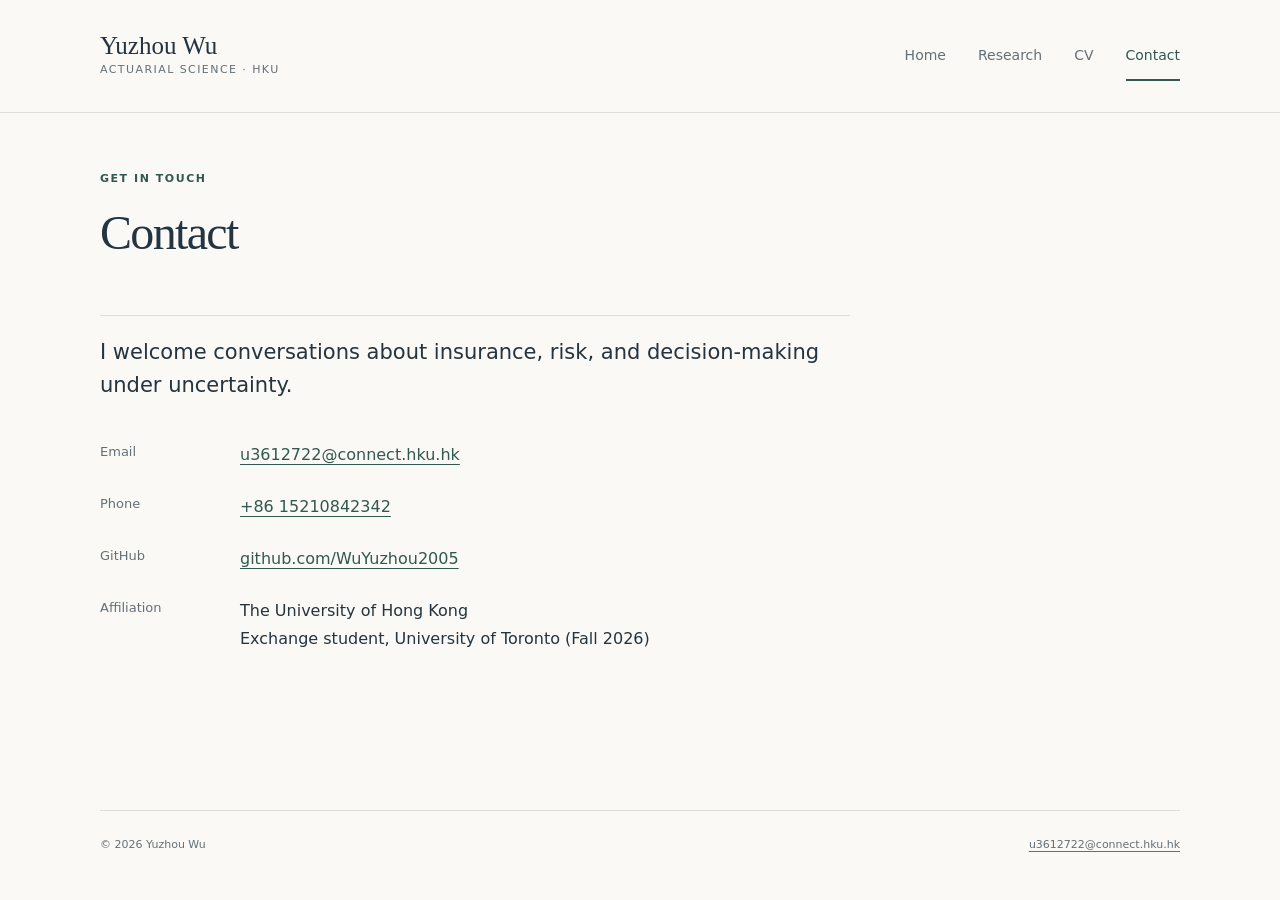
==== contact.html @ b3b19b60 "Create separate academic pages with portrait space, updated research, and HTML CV" ====
<!doctype html>
<html lang="en"><head><meta charset="utf-8"><meta name="viewport" content="width=device-width, initial-scale=1">
<meta name="description" content="Yuzhou Wu — Actuarial Science at the University of Hong Kong. Insurance economics, risk, and optimization under uncertainty.">
<title>Contact | Yuzhou Wu</title><link rel="stylesheet" href="/assets/styles.css"><script src="/assets/site.js" defer></script></head>
<body><a class="skip-link" href="#main">Skip to content</a><header class="site-header"><div class="header-inner"><a class="wordmark" href="/">Yuzhou Wu<span>Actuarial Science · HKU</span></a><nav aria-label="Main navigation"><a href="/index.html">Home</a><a href="/research.html">Research</a><a href="/cv.html">CV</a><a href="/contact.html" aria-current="page">Contact</a></nav></div></header>
<main id="main" class="container"><div class="page-title"><p class="eyebrow">Get in touch</p><h1>Contact</h1></div><section class="contact-content"><p class="lead">I welcome conversations about insurance, risk, and decision-making under uncertainty.</p><dl class="contact-list"><dt>Email</dt><dd><a href="mailto:u3612722@connect.hku.hk">u3612722@connect.hku.hk</a></dd><dt>Phone</dt><dd><a href="tel:+8615210842342">+86 15210842342</a></dd><dt>GitHub</dt><dd><a href="https://github.com/WuYuzhou2005">github.com/WuYuzhou2005</a></dd><dt>Affiliation</dt><dd>The University of Hong Kong<br>Exchange student, University of Toronto (Fall 2026)</dd></dl></section></main><footer class="container site-footer"><span>© <span id="year">2026</span> Yuzhou Wu</span><a href="mailto:u3612722@connect.hku.hk">u3612722@connect.hku.hk</a></footer></body></html>
---- assets/styles.css ----
:root{--ink:#243440;--muted:#647078;--accent:#31594f;--line:#dedfd9;--paper:#faf9f5;color-scheme:light}
*{box-sizing:border-box}body{margin:0;background:var(--paper);color:var(--ink);font:16px/1.75 system-ui,-apple-system,"Segoe UI",sans-serif}a{color:var(--accent);text-underline-offset:.25em}a:focus-visible{outline:3px solid var(--accent);outline-offset:5px}.container,.header-inner{width:min(100% - 64px,1080px);margin-inline:auto}.site-header{border-bottom:1px solid var(--line)}.header-inner{min-height:112px;display:flex;align-items:center;justify-content:space-between;gap:32px}.wordmark{font:25px Georgia,serif;text-decoration:none;color:var(--ink)}.wordmark span{display:block;font:11px/1.8 system-ui;letter-spacing:.13em;text-transform:uppercase;color:var(--muted)}nav{display:flex;gap:32px}nav a{font-size:14px;color:var(--muted);text-decoration:none;padding:12px 0;border-bottom:2px solid transparent}nav a[aria-current],nav a:hover{color:var(--accent);border-color:var(--accent)}main{min-height:calc(100vh - 203px)}h1,h2,h3{font-family:Georgia,serif;font-weight:400;line-height:1.25}h1{font-size:clamp(40px,5vw,64px);letter-spacing:-.035em;margin:0 0 18px}h2{font-size:27px;margin:0 0 24px}h3{font-size:21px;margin:0 0 10px}p{margin:0 0 18px}.eyebrow{color:var(--accent);text-transform:uppercase;font-size:11px;letter-spacing:.14em;font-weight:650;margin-bottom:20px}.subtitle,.meta,.muted{color:var(--muted)}.subtitle{font-size:18px;margin-bottom:28px}.lead{font-size:21px;line-height:1.55}.home-grid{display:grid;grid-template-columns:minmax(0,1fr) 280px;gap:85px;padding:72px 0 80px;align-items:start}.home-copy{max-width:650px}.portrait-column{padding-top:20px}.portrait-slot{width:100%;aspect-ratio:4/5;background:#e9ede6;border:1px solid #d6ddd1;display:flex;flex-direction:column;align-items:center;justify-content:center;color:#7b8b7d}.portrait-initials{font:64px/1.2 Georgia,serif;letter-spacing:.05em}.portrait-caption{font-size:11px;letter-spacing:.08em;margin-top:18px}.portrait-note{text-align:center;font-size:12px;color:var(--muted);margin-top:15px}.portrait-photo{object-fit:cover}.actions{display:flex;flex-wrap:wrap;gap:12px;margin-top:30px}.button{display:inline-flex;align-items:center;justify-content:center;min-height:44px;padding:9px 20px;border:1px solid var(--accent);color:var(--accent);font-size:13px;text-decoration:none}.button:hover{background:#e9ede6}.button.primary{background:var(--accent);color:white}.page-title{padding:56px 0 34px}.page-title h1{font-size:48px}.page-title .eyebrow{margin-bottom:15px}.content-section{padding:28px 0 40px;border-top:1px solid var(--line);max-width:850px}.research-project,.paper{max-width:800px}.meta{font-size:13px;margin-bottom:16px}.paper .eyebrow{margin-bottom:12px}.paper h3{font-size:25px;line-height:1.4}.paper h3 a{color:var(--ink);text-decoration:none}.paper h3 a:hover{color:var(--accent)}.paper p{margin-bottom:12px}.text-link{font-size:14px}.doi{font-size:12px;color:var(--muted);margin-top:8px}.cv-title{display:flex;justify-content:space-between;align-items:center;gap:24px}.cv-layout{display:grid;grid-template-columns:180px minmax(0,1fr);gap:60px;padding-bottom:60px}.cv-index{align-self:start;position:sticky;top:28px;border-top:1px solid var(--line);padding-top:22px}.cv-index p{font-size:10px;text-transform:uppercase;letter-spacing:.12em;color:var(--muted);margin-bottom:15px}.cv-index a{display:block;font-size:12px;margin-bottom:12px;text-decoration:none;color:var(--muted)}.cv-index a:hover{color:var(--accent)}.cv-section{border-top:1px solid var(--line);padding:26px 0;scroll-margin-top:24px}.cv-section h2{font-size:25px}.cv-entry+.cv-entry{margin-top:30px}.entry-heading{display:flex;justify-content:space-between;align-items:baseline;gap:20px}.entry-heading h3{font-size:18px}.entry-heading span{font-size:11px;color:var(--muted);flex-shrink:0}.cv-body{font-size:14px}.cv-body ul{padding-left:20px;margin:12px 0 0}.cv-body li{margin-bottom:8px}.cv-body .paper h3{font-size:20px}.course-list{margin:0}.course-list dt{font-weight:600;margin-top:18px}.course-list dt:first-child{margin-top:0}.course-list dd{margin:5px 0 0;color:var(--muted)}.contact-content{max-width:750px;padding:20px 0 80px;border-top:1px solid var(--line)}.contact-list{display:grid;grid-template-columns:110px 1fr;gap:24px 30px;margin-top:40px}.contact-list dt{color:var(--muted);font-size:13px}.contact-list dd{margin:0;overflow-wrap:anywhere}.site-footer{border-top:1px solid var(--line);padding:24px 0;display:flex;justify-content:space-between;gap:20px;color:var(--muted);font-size:11px}.site-footer a{color:var(--muted)}.skip-link{position:absolute;top:-100px;left:20px;background:white;padding:10px;z-index:10}.skip-link:focus{top:10px}
@media(max-width:850px){.home-grid{gap:40px;grid-template-columns:minmax(0,1fr) 220px}.cv-layout{gap:30px;grid-template-columns:150px minmax(0,1fr)}.entry-heading{display:block}.entry-heading span{display:block;margin-bottom:6px}}
@media(max-width:640px){.container,.header-inner{width:calc(100% - 40px)}.header-inner{flex-direction:column;align-items:flex-start;gap:14px;padding:20px 0}nav{gap:25px}nav a{padding:5px 0}.home-grid{grid-template-columns:1fr;padding:38px 0 50px;gap:32px}.portrait-column{grid-row:1;padding:0;width:150px}.portrait-initials{font-size:40px}.portrait-caption{font-size:9px;margin-top:10px}.portrait-note{display:none}.home-copy h1{font-size:46px}.page-title{padding-top:38px}.page-title h1{font-size:38px}.cv-title{display:block}.cv-title .button{margin-top:8px}.cv-layout{grid-template-columns:1fr;gap:0}.cv-index{display:none}.contact-list{grid-template-columns:1fr;gap:6px}.contact-list dd{margin-bottom:15px}.site-footer{flex-direction:column;gap:6px}.lead{font-size:19px}}
@media print{body{background:white;color:black}.site-header,.site-footer,.skip-link,.cv-index,.button{display:none}.container{width:100%}.cv-layout{display:block}.page-title{padding-top:0}.cv-section{break-inside:avoid}.cv-body{font-size:11px}.cv-entry{break-inside:avoid}}
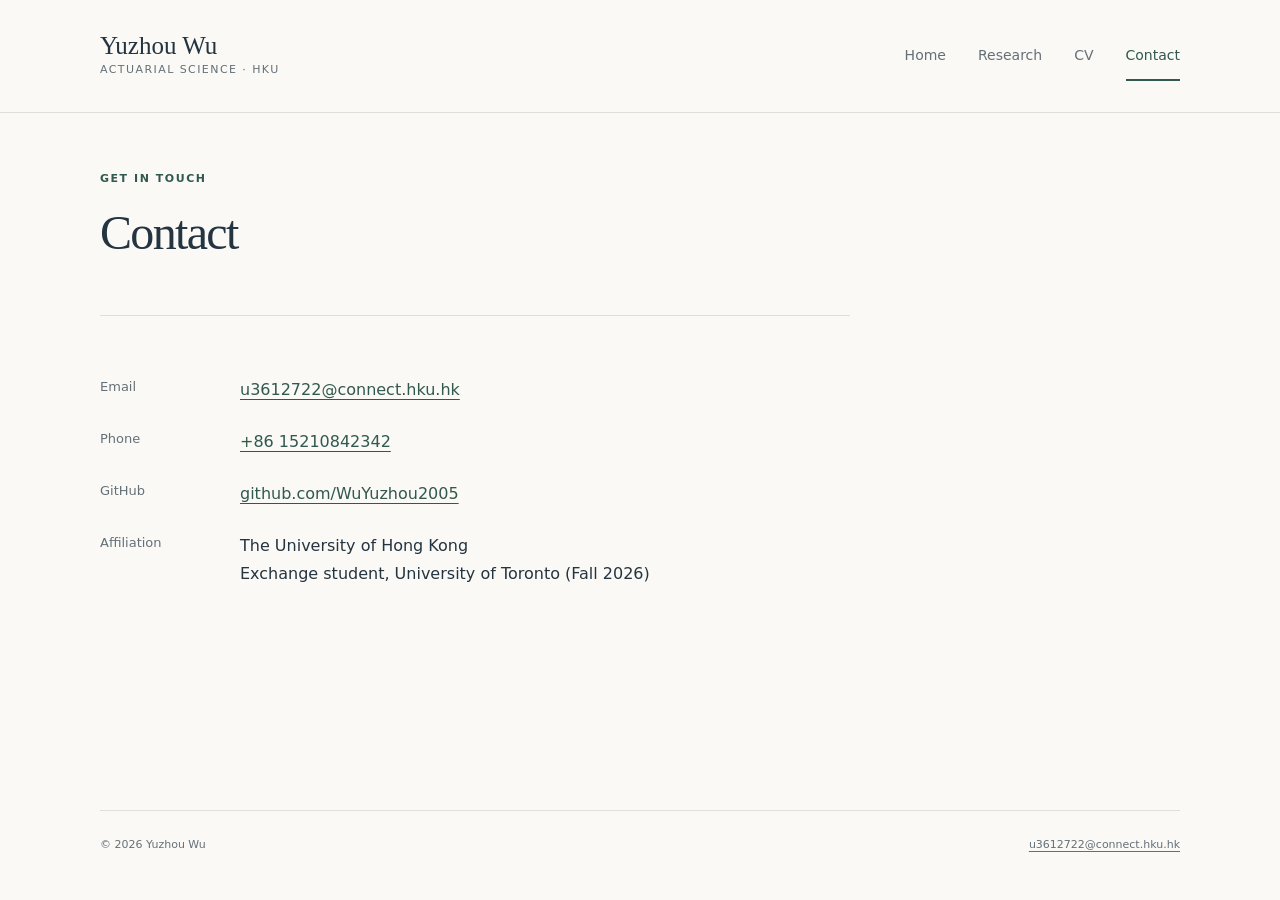
==== commit 088d8db7: "Fix HTML formatting in contact.html" ====
--- a/contact.html
+++ b/contact.html
@@ -3,4 +3,4 @@
 <meta name="description" content="Yuzhou Wu — Actuarial Science at the University of Hong Kong. Insurance economics, risk, and optimization under uncertainty.">
 <title>Contact | Yuzhou Wu</title><link rel="stylesheet" href="/assets/styles.css"><script src="/assets/site.js" defer></script></head>
 <body><a class="skip-link" href="#main">Skip to content</a><header class="site-header"><div class="header-inner"><a class="wordmark" href="/">Yuzhou Wu<span>Actuarial Science · HKU</span></a><nav aria-label="Main navigation"><a href="/index.html">Home</a><a href="/research.html">Research</a><a href="/cv.html">CV</a><a href="/contact.html" aria-current="page">Contact</a></nav></div></header>
-<main id="main" class="container"><div class="page-title"><p class="eyebrow">Get in touch</p><h1>Contact</h1></div><section class="contact-content"><p class="lead">I welcome conversations about insurance, risk, and decision-making under uncertainty.</p><dl class="contact-list"><dt>Email</dt><dd><a href="mailto:u3612722@connect.hku.hk">u3612722@connect.hku.hk</a></dd><dt>Phone</dt><dd><a href="tel:+8615210842342">+86 15210842342</a></dd><dt>GitHub</dt><dd><a href="https://github.com/WuYuzhou2005">github.com/WuYuzhou2005</a></dd><dt>Affiliation</dt><dd>The University of Hong Kong<br>Exchange student, University of Toronto (Fall 2026)</dd></dl></section></main><footer class="container site-footer"><span>© <span id="year">2026</span> Yuzhou Wu</span><a href="mailto:u3612722@connect.hku.hk">u3612722@connect.hku.hk</a></footer></body></html>+<main id="main" class="container"><div class="page-title"><p class="eyebrow">Get in touch</p><h1>Contact</h1></div><section class="contact-content"><dl class="contact-list"><dt>Email</dt><dd><a href="mailto:u3612722@connect.hku.hk">u3612722@connect.hku.hk</a></dd><dt>Phone</dt><dd><a href="tel:+8615210842342">+86 15210842342</a></dd><dt>GitHub</dt><dd><a href="https://github.com/WuYuzhou2005">github.com/WuYuzhou2005</a></dd><dt>Affiliation</dt><dd>The University of Hong Kong<br>Exchange student, University of Toronto (Fall 2026)</dd></dl></section></main><footer class="container site-footer"><span>© <span id="year">2026</span> Yuzhou Wu</span><a href="mailto:u3612722@connect.hku.hk">u3612722@connect.hku.hk</a></footer></body></html>
